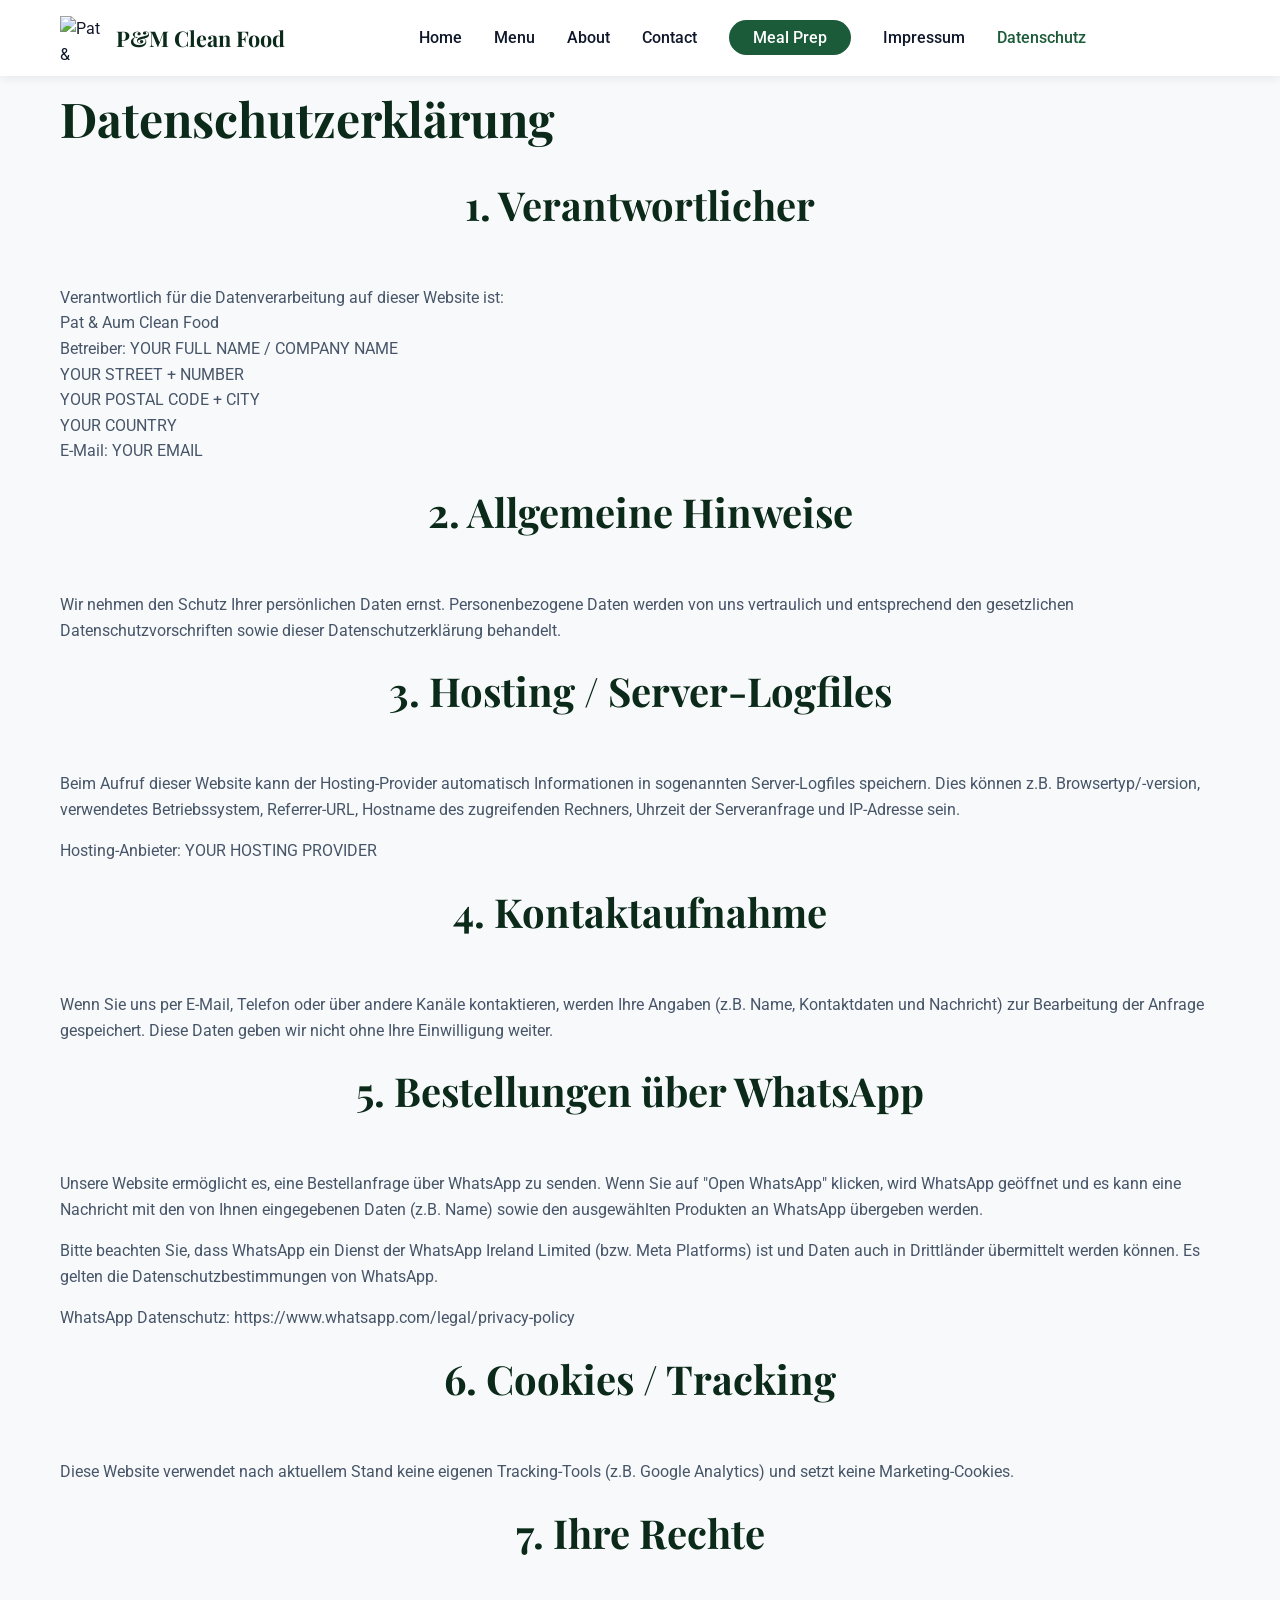
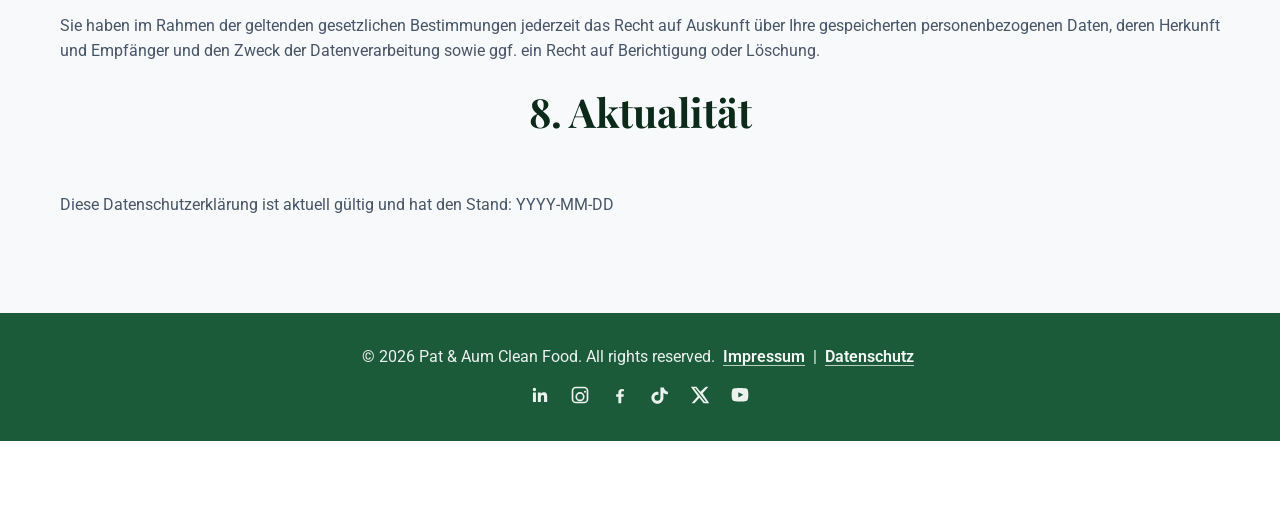
==== datenschutz.html @ e6902f30 "Update branding, SEO, legal pages, UI improvements" ====
<!DOCTYPE html>
<html lang="de">
<head>
    <meta charset="UTF-8">
    <meta name="viewport" content="width=device-width, initial-scale=1.0">
    <title>Datenschutz - Pat &amp; Aum Clean Food</title>
    <!-- SEO TODO: Replace description with your real business/legal info snippet -->
    <meta name="description" content="Datenschutzerklärung von Pat &amp; Aum Clean Food.">
    <!-- SEO TODO: Replace with the real deployed URL of this page -->
    <link rel="canonical" href="https://example.com/datenschutz.html">

    <!-- Social Preview -->
    <meta property="og:type" content="website">
    <meta property="og:title" content="Datenschutz - Pat &amp; Aum Clean Food">
    <meta property="og:description" content="Datenschutzerklärung von Pat &amp; Aum Clean Food.">
    <meta property="og:image" content="images/logo.png">

    <link rel="stylesheet" href="styles.css">
    <link rel="icon" href="images/logo.png">
    <link rel="apple-touch-icon" href="images/logo.png">
    <link href="https://fonts.googleapis.com/css2?family=Playfair+Display:wght@400;700&family=Roboto:wght@300;400;500&display=swap" rel="stylesheet">
</head>
<body>
    <header>
        <nav class="navbar">
            <div class="nav-container">
                <div class="logo">
                    <a href="index.html" class="brand">
                        <img class="brand-logo" src="images/logo.png" alt="Pat &amp; Aum Clean Food" onerror="this.onerror=null;this.src='https://images.unsplash.com/photo-1490645935967-10de6ba17061?ixlib=rb-4.0.3&auto=format&fit=crop&w=256&q=80';">
                        <span class="brand-text">P&amp;M Clean Food</span>
                    </a>
                </div>
                <ul class="nav-menu">
                    <li><a href="index.html#home">Home</a></li>
                    <li><a href="index.html#menu">Menu</a></li>
                    <li><a href="index.html#about">About</a></li>
                    <li><a href="index.html#contact">Contact</a></li>
                    <li><a href="meal-prep.html" class="nav-cta">Meal Prep</a></li>
                    <li><a href="impressum.html">Impressum</a></li>
                    <li><a href="datenschutz.html" class="active">Datenschutz</a></li>
                </ul>
                <div class="nav-actions">
                    <a href="meal-prep.html" class="nav-cta mobile-cta">Meal Prep</a>
                    <div class="hamburger">
                        <span></span>
                        <span></span>
                        <span></span>
                    </div>
                </div>
            </div>
        </nav>
    </header>

    <main>
        <section class="menu-section">
            <div class="container">
                <h1>Datenschutzerklärung</h1>

                <!-- WICHTIG: Dies ist ein Best-Effort Standardtext und ersetzt keine Rechtsberatung. -->
                <!-- TODO/ÄNDERN: Trage deine echten Unternehmensdaten ein (Name, Adresse, Kontakt). -->

                <h2>1. Verantwortlicher</h2>
                <p>
                    Verantwortlich für die Datenverarbeitung auf dieser Website ist:<br>
                    Pat &amp; Aum Clean Food<br>
                    <!-- TODO/ÄNDERN: Name/Firma -->
                    Betreiber: YOUR FULL NAME / COMPANY NAME<br>
                    <!-- TODO/ÄNDERN: Adresse -->
                    YOUR STREET + NUMBER<br>
                    YOUR POSTAL CODE + CITY<br>
                    YOUR COUNTRY<br>
                    <!-- TODO/ÄNDERN: E-Mail -->
                    E-Mail: YOUR EMAIL
                </p>

                <h2>2. Allgemeine Hinweise</h2>
                <p>
                    Wir nehmen den Schutz Ihrer persönlichen Daten ernst. Personenbezogene Daten werden von uns vertraulich und entsprechend den gesetzlichen
                    Datenschutzvorschriften sowie dieser Datenschutzerklärung behandelt.
                </p>

                <h2>3. Hosting / Server-Logfiles</h2>
                <p>
                    Beim Aufruf dieser Website kann der Hosting-Provider automatisch Informationen in sogenannten Server-Logfiles speichern.
                    Dies können z.B. Browsertyp/-version, verwendetes Betriebssystem, Referrer-URL, Hostname des zugreifenden Rechners, Uhrzeit der Serveranfrage
                    und IP-Adresse sein.
                </p>
                <p>
                    <!-- TODO/ÄNDERN: Trage hier deinen Hosting-Anbieter ein (z.B. Netlify, GitHub Pages, etc.) -->
                    Hosting-Anbieter: YOUR HOSTING PROVIDER
                </p>

                <h2>4. Kontaktaufnahme</h2>
                <p>
                    Wenn Sie uns per E-Mail, Telefon oder über andere Kanäle kontaktieren, werden Ihre Angaben (z.B. Name, Kontaktdaten und Nachricht)
                    zur Bearbeitung der Anfrage gespeichert. Diese Daten geben wir nicht ohne Ihre Einwilligung weiter.
                </p>

                <h2>5. Bestellungen über WhatsApp</h2>
                <p>
                    Unsere Website ermöglicht es, eine Bestellanfrage über WhatsApp zu senden. Wenn Sie auf "Open WhatsApp" klicken, wird WhatsApp geöffnet
                    und es kann eine Nachricht mit den von Ihnen eingegebenen Daten (z.B. Name) sowie den ausgewählten Produkten an WhatsApp übergeben werden.
                </p>
                <p>
                    Bitte beachten Sie, dass WhatsApp ein Dienst der WhatsApp Ireland Limited (bzw. Meta Platforms) ist und Daten auch in Drittländer
                    übermittelt werden können. Es gelten die Datenschutzbestimmungen von WhatsApp.
                </p>
                <p>
                    <!-- TODO/ÄNDERN: Optional: Link zur WhatsApp Datenschutzerklärung ergänzen -->
                    WhatsApp Datenschutz: https://www.whatsapp.com/legal/privacy-policy
                </p>

                <h2>6. Cookies / Tracking</h2>
                <p>
                    Diese Website verwendet nach aktuellem Stand keine eigenen Tracking-Tools (z.B. Google Analytics) und setzt keine Marketing-Cookies.
                    <!-- TODO/ÄNDERN: Falls du später Analytics/Pixel einbaust, muss dieser Abschnitt angepasst werden. -->
                </p>

                <h2>7. Ihre Rechte</h2>
                <p>
                    Sie haben im Rahmen der geltenden gesetzlichen Bestimmungen jederzeit das Recht auf Auskunft über Ihre gespeicherten personenbezogenen Daten,
                    deren Herkunft und Empfänger und den Zweck der Datenverarbeitung sowie ggf. ein Recht auf Berichtigung oder Löschung.
                </p>

                <h2>8. Aktualität</h2>
                <p>
                    Diese Datenschutzerklärung ist aktuell gültig und hat den Stand:
                    <!-- TODO/ÄNDERN: Datum setzen -->
                    YYYY-MM-DD
                </p>
            </div>
        </section>
    </main>

    <footer>
        <div class="container">
            <p>&copy; 2026 Pat &amp; Aum Clean Food. All rights reserved. <a href="impressum.html">Impressum</a> | <a href="datenschutz.html">Datenschutz</a></p>
            <div class="footer-social">
                <a href="#" target="_blank" rel="noopener noreferrer" aria-label="LinkedIn">
                    <svg viewBox="0 0 24 24" role="img" aria-hidden="true"><path d="M20.45 20.45h-3.56v-5.4c0-1.29-.02-2.95-1.8-2.95-1.8 0-2.08 1.4-2.08 2.86v5.49H9.45V9h3.42v1.56h.05c.48-.9 1.65-1.85 3.39-1.85 3.63 0 4.3 2.39 4.3 5.49v6.25zM5.34 7.43a2.06 2.06 0 1 1 0-4.12 2.06 2.06 0 0 1 0 4.12zM7.12 20.45H3.56V9h3.56v11.45z"/></svg>
                </a>
                <a href="#" target="_blank" rel="noopener noreferrer" aria-label="Instagram">
                    <svg viewBox="0 0 24 24" role="img" aria-hidden="true"><path d="M7 2h10a5 5 0 0 1 5 5v10a5 5 0 0 1-5 5H7a5 5 0 0 1-5-5V7a5 5 0 0 1 5-5zm10 2H7a3 3 0 0 0-3 3v10a3 3 0 0 0 3 3h10a3 3 0 0 0 3-3V7a3 3 0 0 0-3-3zm-5 4.5A5.5 5.5 0 1 1 6.5 14 5.5 5.5 0 0 1 12 8.5zm0 2A3.5 3.5 0 1 0 15.5 14 3.5 3.5 0 0 0 12 10.5zM18 6.75a1.25 1.25 0 1 1-1.25 1.25A1.25 1.25 0 0 1 18 6.75z"/></svg>
                </a>
                <a href="#" target="_blank" rel="noopener noreferrer" aria-label="Facebook">
                    <svg viewBox="0 0 24 24" role="img" aria-hidden="true"><path d="M13.5 22v-8h2.7l.4-3h-3.1V9.1c0-.87.24-1.46 1.5-1.46H16.7V5a23 23 0 0 0-2.5-.13c-2.47 0-4.16 1.5-4.16 4.26V11H7.4v3h2.64v8h3.46z"/></svg>
                </a>
                <a href="#" target="_blank" rel="noopener noreferrer" aria-label="TikTok">
                    <svg viewBox="0 0 24 24" role="img" aria-hidden="true"><path d="M16.5 3c.7 2.8 2.3 4.4 5 5v3.1c-2.2 0-4-0.7-5.4-1.9v6.2c0 4-3.2 7.2-7.2 7.2S1.7 19.4 1.7 15.4s3.2-7.2 7.2-7.2c.4 0 .8 0 1.2.1v3.7c-.4-.1-.8-.2-1.2-.2-2 0-3.6 1.6-3.6 3.6S6.9 19 8.9 19s3.6-1.6 3.6-3.6V3h4z"/></svg>
                </a>
                <a href="#" target="_blank" rel="noopener noreferrer" aria-label="X">
                    <svg viewBox="0 0 24 24" role="img" aria-hidden="true"><path d="M18.9 2H22l-6.8 7.8L23 22h-6.6l-5.2-6.7L5.3 22H2l7.3-8.4L1 2h6.7l4.7 6.1L18.9 2zm-1.2 18h1.7L6.7 3.9H4.9L17.7 20z"/></svg>
                </a>
                <a href="#" target="_blank" rel="noopener noreferrer" aria-label="YouTube">
                    <svg viewBox="0 0 24 24" role="img" aria-hidden="true"><path d="M21.6 7.2s-.2-1.6-.9-2.3c-.8-.9-1.7-.9-2.1-1C15.7 3.5 12 3.5 12 3.5h0s-3.7 0-6.6.4c-.4.1-1.3.1-2.1 1C2.6 5.6 2.4 7.2 2.4 7.2S2 9 2 10.8v1.7c0 1.8.4 3.6.4 3.6s.2 1.6.9 2.3c.8.9 1.9.9 2.4 1 1.7.2 6.3.4 6.3.4s3.7 0 6.6-.4c.4-.1 1.3-.1 2.1-1 .7-.7.9-2.3.9-2.3s.4-1.8.4-3.6v-1.7c0-1.8-.4-3.6-.4-3.6zM10 14.9V8.6l6 3.2-6 3.1z"/></svg>
                </a>
            </div>
        </div>
    </footer>

    <script src="script.js"></script>
</body>
</html>
---- styles.css ----
/* Reset and Base Styles */
* {
    margin: 0;
    padding: 0;
    box-sizing: border-box;
}

body {
    font-family: 'Roboto', sans-serif;
    line-height: 1.6;
    color: var(--text);
    background-color: var(--bg);
}

:root {
    --bg: #ffffff;
    --surface: #ffffff;
    --text: #0f172a;
    --muted: #475569;

    --brand-900: #0b2a1a;
    --brand-700: #0f3d26;
    --brand-500: #1b5b39;
    --accent-500: #94d52d;
    --accent-600: #7fb923;

    --primary: var(--brand-500);
    --primary-hover: var(--brand-700);
    --accent: var(--accent-500);
    --danger: #e74c3c;

    --shadow: 0 10px 30px rgba(0,0,0,0.10);
}

.container {
    max-width: 1200px;
    margin: 0 auto;
    padding: 0 20px;
}

/* Typography */
h1, h2, h3 {
    font-family: 'Playfair Display', serif;
    margin-bottom: 1rem;
}

h1 {
    font-size: 3rem;
    color: var(--brand-900);
}

h2 {
    font-size: 2.5rem;
    color: var(--brand-900);
    text-align: center;
    margin-bottom: 3rem;
}

h3 {
    font-size: 1.5rem;
    color: var(--brand-900);
}

p {
    margin-bottom: 1rem;
    color: var(--muted);
}

/* Navigation */
.navbar {
    background: rgba(255,255,255,0.92);
    backdrop-filter: blur(10px);
    box-shadow: 0 2px 10px rgba(0,0,0,0.08);
    position: fixed;
    top: 0;
    width: 100%;
    z-index: 1000;
}

.nav-container {
    display: flex;
    justify-content: space-between;
    align-items: center;
    padding: 1rem 20px;
    max-width: 1200px;
    margin: 0 auto;
}

.nav-actions {
    display: flex;
    align-items: center;
    gap: 0.75rem;
}

.mobile-cta {
    display: none;
}

.brand {
    display: flex;
    align-items: center;
    gap: 0.75rem;
    text-decoration: none;
    color: inherit;
    min-width: 0;
}

.brand-logo {
    width: 44px;
    height: 44px;
    object-fit: contain;
}

.brand-text {
    font-family: 'Playfair Display', serif;
    font-weight: 700;
    font-size: 1.35rem;
    color: var(--brand-900);
    white-space: nowrap;
    overflow: hidden;
    text-overflow: ellipsis;
}

.nav-menu {
    display: flex;
    list-style: none;
    gap: 2rem;
}

.nav-menu a {
    text-decoration: none;
    color: var(--text);
    font-weight: 500;
    transition: color 0.3s ease;
}

.nav-menu a:hover,
.nav-menu a.active {
    color: var(--primary);
}

.nav-cta {
    background: var(--primary);
    color: white !important;
    padding: 0.5rem 1.5rem;
    border-radius: 25px;
    transition: background 0.3s ease;
}

.nav-cta:hover {
    background: var(--primary-hover) !important;
}

.hamburger {
    display: none;
    flex-direction: column;
    cursor: pointer;
}

.hamburger span {
    width: 25px;
    height: 3px;
    background: #333;
    margin: 3px 0;
    transition: 0.3s;
}

/* Buttons */
.btn {
    display: inline-block;
    padding: 12px 30px;
    text-decoration: none;
    border-radius: 30px;
    font-weight: 500;
    transition: all 0.3s ease;
    border: none;
    cursor: pointer;
    font-size: 1rem;
}

.btn-primary {
    background: var(--primary);
    color: white;
}

.btn-primary:hover {
    background: var(--primary-hover);
    transform: translateY(-2px);
}

.btn-secondary {
    background: transparent;
    color: var(--primary);
    border: 2px solid var(--primary);
}

.btn-secondary:hover {
    background: var(--primary);
    color: white;
}

.btn-sm {
    padding: 8px 16px;
    font-size: 0.9rem;
}

/* Hero Section */
.hero {
    display: flex;
    align-items: center;
    min-height: 100vh;
    padding: 100px 20px 50px;
    background: radial-gradient(1200px circle at 15% 10%, rgba(148, 213, 45, 0.25), transparent 50%),
        linear-gradient(135deg, rgba(11, 42, 26, 0.06) 0%, rgba(148, 213, 45, 0.10) 100%);
}

.hero-content {
    flex: 1;
    max-width: 500px;
}

.hero-content h2 {
    font-size: 3.5rem;
    margin-bottom: 1.5rem;
    text-align: left;
    color: var(--brand-900);
}

.hero-content p {
    font-size: 1.2rem;
    margin-bottom: 2rem;
    color: var(--muted);
}

.hero-buttons {
    display: flex;
    gap: 1rem;
}

.hero-image {
    flex: 1;
    text-align: center;
}

.hero-image--inline {
    display: none;
}

.hero-image img {
    max-width: 100%;
    height: auto;
    border-radius: 20px;
    box-shadow: 0 20px 40px rgba(0,0,0,0.1);
}

/* Menu Section */
.menu-section {
    padding: 80px 0;
    background: #f8f9fa;
}

.menu-grid {
    display: grid;
    grid-template-columns: repeat(auto-fit, minmax(300px, 1fr));
    gap: 2rem;
}

.menu-item {
    background: white;
    border-radius: 15px;
    overflow: hidden;
    box-shadow: var(--shadow);
    transition: transform 0.3s ease, box-shadow 0.3s ease;
}

.menu-item:hover {
    transform: translateY(-10px);
    box-shadow: 0 20px 40px rgba(0,0,0,0.15);
}

.menu-item img {
    width: 100%;
    height: 200px;
    object-fit: cover;
}

.menu-item h3 {
    padding: 1.5rem 1.5rem 0.5rem;
    margin: 0;
}

.menu-item p {
    padding: 0 1.5rem;
    margin-bottom: 1rem;
}

.price {
    display: block;
    padding: 0 1.5rem 1.5rem;
    font-weight: bold;
    color: var(--primary);
    font-size: 1.2rem;
}

.menu-nutrition {
    display: flex;
    gap: 0.75rem;
    flex-wrap: wrap;
    padding: 0 1.5rem 1.5rem;
    font-size: 0.9rem;
    color: #666;
}

/* About Section */
.about-section {
    padding: 80px 0;
}

.about-content {
    display: grid;
    grid-template-columns: 1fr 1fr;
    gap: 4rem;
    align-items: center;
}

.about-text h2 {
    text-align: left;
    margin-bottom: 2rem;
}

.about-image img {
    width: 100%;
    height: auto;
    border-radius: 15px;
    box-shadow: 0 20px 40px rgba(0,0,0,0.1);
}

/* Contact Section */
.contact-section {
    padding: 80px 0;
    background: #f8f9fa;
}

.contact-info {
    display: grid;
    grid-template-columns: repeat(auto-fit, minmax(250px, 1fr));
    gap: 2rem;
    text-align: center;
}

.contact-item h3 {
    color: #e74c3c;
    margin-bottom: 1rem;
}

/* Footer */
footer {
    background: #1B5B39;
    color: white;
    text-align: center;
    padding: 2rem 0;
}

footer a,
footer a:visited {
    color: rgba(255, 255, 255, 0.96);
    text-decoration: underline;
    text-decoration-color: rgba(255, 255, 255, 0.70);
    text-underline-offset: 3px;
    font-weight: 600;
    display: inline-block;
    padding: 0 0.25rem;
}

footer a:hover {
    color: #ffffff;
    text-decoration-color: rgba(255, 255, 255, 0.85);
}

footer p {
    margin: 0;
    line-height: 1.5;
    font-size: 0.98rem;
    color: rgba(255, 255, 255, 0.92);
}

.footer-social {
    margin-top: 0.75rem;
    display: flex;
    flex-wrap: wrap;
    gap: 0.35rem 0.75rem;
    justify-content: center;
}

.footer-social a,
.footer-social a:visited {
    text-decoration: none;
    padding: 0.25rem;
}

.footer-social svg {
    width: 20px;
    height: 20px;
    display: block;
    fill: rgba(255, 255, 255, 0.92);
}

.footer-social a:hover svg {
    fill: #ffffff;
}

.mini-cart {
    position: fixed;
    left: 0;
    right: 0;
    bottom: 0;
    z-index: 1200;
    padding: 12px;
    background: rgba(255, 255, 255, 0.98);
    backdrop-filter: blur(12px);
    border-top: 3px solid #1B5B39;
    box-shadow: 0 -16px 30px rgba(15, 23, 42, 0.18);
}

.mini-cart__content {
    max-width: 1200px;
    margin: 0 auto;
    display: flex;
    gap: 12px;
    align-items: center;
    justify-content: space-between;
}

.mini-cart__items {
    display: flex;
    gap: 8px;
    flex-wrap: wrap;
    align-items: center;
    min-width: 0;
    flex: 1;
}

.mini-cart__pill {
    display: inline-flex;
    align-items: center;
    padding: 6px 10px;
    border-radius: 999px;
    background: rgba(27, 91, 57, 0.10);
    color: var(--brand-900);
    font-size: 0.9rem;
    white-space: nowrap;
}

.mini-cart__right {
    display: flex;
    gap: 10px;
    align-items: center;
}

.mini-cart__total {
    font-weight: 800;
    color: var(--primary);
}

.modal {
    position: fixed;
    inset: 0;
    z-index: 1400;
    display: flex;
    align-items: center;
    justify-content: center;
    padding: 16px;
}

.modal__backdrop {
    position: absolute;
    inset: 0;
    background: rgba(2, 6, 23, 0.55);
}

.modal__panel {
    position: relative;
    width: 100%;
    max-width: 560px;
    background: var(--surface);
    border-radius: 16px;
    box-shadow: 0 30px 80px rgba(0,0,0,0.35);
    overflow: hidden;
}

.modal__header {
    display: flex;
    align-items: center;
    justify-content: space-between;
    padding: 16px 18px;
    border-bottom: 1px solid rgba(15, 23, 42, 0.08);
}

.modal__header h3 {
    margin: 0;
}

.modal__close {
    width: 40px;
    height: 40px;
    border-radius: 10px;
    border: none;
    background: rgba(27, 91, 57, 0.10);
    color: var(--brand-900);
    font-size: 1.6rem;
    cursor: pointer;
}

.modal__body {
    padding: 16px 18px;
}

.modal__footer {
    padding: 14px 18px;
    border-top: 1px solid rgba(15, 23, 42, 0.08);
    display: flex;
    justify-content: flex-end;
    gap: 10px;
}

.form-row {
    margin-bottom: 14px;
}

.form-label {
    display: block;
    font-weight: 700;
    color: var(--brand-900);
    margin-bottom: 8px;
}

.form-input {
    width: 100%;
    padding: 12px 12px;
    border-radius: 12px;
    border: 2px solid rgba(15, 23, 42, 0.12);
    outline: none;
    font-size: 1rem;
}

.form-input:focus {
    border-color: rgba(27, 91, 57, 0.45);
    box-shadow: 0 0 0 4px rgba(148, 213, 45, 0.18);
}

.segmented {
    display: grid;
    grid-template-columns: 1fr 1fr;
    gap: 10px;
}

.segmented__item {
    display: flex;
    align-items: center;
    justify-content: center;
    gap: 10px;
    padding: 12px 12px;
    border: 2px solid rgba(15, 23, 42, 0.12);
    border-radius: 12px;
    cursor: pointer;
    user-select: none;
    color: var(--brand-900);
    font-weight: 700;
}

.segmented__item input {
    accent-color: var(--primary);
}

.modal__preview {
    margin-top: 16px;
}

.modal__preview-title {
    font-weight: 800;
    color: var(--brand-900);
    margin-bottom: 8px;
}

.modal__preview-box {
    margin: 0;
    white-space: pre-wrap;
    background: rgba(2, 6, 23, 0.04);
    border: 1px solid rgba(15, 23, 42, 0.08);
    border-radius: 12px;
    padding: 12px;
    color: var(--text);
    max-height: 200px;
    overflow: auto;
}

body {
    padding-bottom: 86px;
}

/* Meal Prep Specific Styles */
.meal-prep-hero {
    background: radial-gradient(900px circle at 20% 15%, rgba(148, 213, 45, 0.35), transparent 55%),
        linear-gradient(135deg, var(--brand-900) 0%, var(--brand-500) 100%);
    color: white;
    text-align: center;
    padding: 150px 20px 80px;
}

.meal-prep-hero h1 {
    font-size: 3.5rem;
    margin-bottom: 1rem;
    color: white;
}

.meal-prep-hero p {
    font-size: 1.3rem;
    color: rgba(255,255,255,0.9);
    max-width: 600px;
    margin: 0 auto;
}

.meal-prep-options {
    padding: 80px 0;
}

.plan-grid {
    display: grid;
    grid-template-columns: repeat(auto-fit, minmax(300px, 1fr));
    gap: 2rem;
}

.plan-card {
    background: white;
    border-radius: 15px;
    padding: 2rem;
    box-shadow: 0 10px 30px rgba(0,0,0,0.1);
    transition: transform 0.3s ease, box-shadow 0.3s ease;
    position: relative;
}

.plan-card:hover {
    transform: translateY(-5px);
    box-shadow: 0 20px 40px rgba(0,0,0,0.15);
}

.plan-card.featured {
    border: 3px solid #e74c3c;
    transform: scale(1.05);
}

.plan-badge {
    position: absolute;
    top: -15px;
    left: 50%;
    transform: translateX(-50%);
    background: #e74c3c;
    color: white;
    padding: 5px 20px;
    border-radius: 20px;
    font-size: 0.9rem;
    font-weight: bold;
}

.plan-header {
    text-align: center;
    margin-bottom: 2rem;
}

.plan-header h3 {
    margin-bottom: 1rem;
}

.plan-price {
    font-size: 2.5rem;
    font-weight: bold;
    color: #e74c3c;
}

.plan-price span {
    font-size: 1rem;
    color: #666;
    font-weight: normal;
}

.plan-features {
    list-style: none;
    margin-bottom: 2rem;
}

.plan-features li {
    padding: 0.5rem 0;
    border-bottom: 1px solid #eee;
    text-align: center;
}

.plan-features li:last-child {
    border-bottom: none;
}

/* Menu Selection */
.menu-selection {
    padding: 80px 0;
    background: #f8f9fa;
}

.meal-filters {
    display: flex;
    justify-content: center;
    gap: 1rem;
    margin-bottom: 3rem;
    flex-wrap: wrap;
}

.filter-btn {
    padding: 10px 20px;
    border: 2px solid #e74c3c;
    background: transparent;
    color: #e74c3c;
    border-radius: 25px;
    cursor: pointer;
    transition: all 0.3s ease;
    font-weight: 500;
}

.filter-btn.active,
.filter-btn:hover {
    background: #e74c3c;
    color: white;
}

.meals-grid {
    display: grid;
    grid-template-columns: repeat(auto-fit, minmax(350px, 1fr));
    gap: 2rem;
}

.meal-item {
    background: white;
    border-radius: 15px;
    overflow: hidden;
    box-shadow: 0 10px 30px rgba(0,0,0,0.1);
    transition: transform 0.3s ease;
}

.meal-item:hover {
    transform: translateY(-5px);
}

.meal-item img {
    width: 100%;
    height: 200px;
    object-fit: cover;
}

.meal-info {
    padding: 1.5rem;
}

.meal-price {
    margin: 0.25rem 0 0.75rem;
    font-weight: 700;
    color: var(--primary);
}

.meal-nutrition {
    display: flex;
    gap: 1rem;
    margin: 1rem 0;
    font-size: 0.9rem;
    color: #666;
    flex-wrap: wrap;
}

.meal-actions {
    display: flex;
    align-items: center;
    gap: 1rem;
}

.qty-stepper {
    display: inline-flex;
    align-items: center;
    border: 2px solid #ddd;
    border-radius: 10px;
    overflow: hidden;
    background: #fff;
}

.qty-btn {
    width: 44px;
    height: 40px;
    border: none;
    background: rgba(27, 91, 57, 0.10);
    color: var(--brand-900);
    font-weight: 800;
    font-size: 1.2rem;
    cursor: pointer;
}

.qty-btn:active {
    transform: translateY(1px);
}

.meal-quantity {
    width: 56px;
    height: 40px;
    padding: 8px;
    border: none;
    border-left: 2px solid #ddd;
    border-right: 2px solid #ddd;
    border-radius: 0;
    text-align: center;
    font-weight: 700;
}

.meal-quantity::-webkit-outer-spin-button,
.meal-quantity::-webkit-inner-spin-button {
    -webkit-appearance: none;
    margin: 0;
}

.meal-quantity {
    -moz-appearance: textfield;
    appearance: textfield;
}

/* Cart Summary */
.cart-summary {
    padding: 80px 0;
    background: white;
}

.cart-items {
    margin-bottom: 2rem;
}

.cart-item {
    display: flex;
    justify-content: space-between;
    align-items: center;
    padding: 1rem;
    border-bottom: 1px solid #eee;
}

.cart-total {
    text-align: right;
    font-size: 1.5rem;
    font-weight: bold;
    color: var(--primary);
    margin-bottom: 2rem;
}

.checkout-btn {
    display: block;
    width: 100%;
    max-width: 300px;
    margin: 0 auto;
}

/* Delivery Info */
.delivery-info {
    padding: 80px 0;
    background: #f8f9fa;
}

.delivery-grid {
    display: grid;
    grid-template-columns: repeat(auto-fit, minmax(250px, 1fr));
    gap: 2rem;
    text-align: center;
}

.delivery-icon {
    font-size: 3rem;
    margin-bottom: 1rem;
}

.delivery-item h3 {
    color: #e74c3c;
    margin-bottom: 1rem;
}

/* Responsive Design */
@media (max-width: 768px) {
    .hamburger {
        display: flex;
    }

    .mobile-cta {
        display: inline-block;
        padding: 0.45rem 1.05rem;
        border-radius: 999px;
        font-size: 0.95rem;
        line-height: 1;
        white-space: nowrap;
    }

    .nav-menu {
        position: fixed;
        left: -100%;
        top: 76px;
        flex-direction: column;
        background-color: white;
        width: 100%;
        text-align: center;
        transition: 0.3s;
        box-shadow: 0 10px 27px rgba(0,0,0,0.05);
        padding: 2rem 0;
    }

    .brand-logo {
        width: 38px;
        height: 38px;
    }

    .brand-text {
        font-size: 1.1rem;
    }

    .nav-menu.active {
        left: 0;
    }

    .hero {
        flex-direction: column;
        text-align: center;
        padding: 100px 20px 50px;
    }

    .hero-image--inline {
        display: block;
        margin: 0.75rem 0 1.25rem;
    }

    .hero-image--main {
        display: none;
    }

    .hero-content {
        max-width: 100%;
        margin-bottom: 2rem;
    }

    .hero-content h2 {
        font-size: 2.5rem;
        text-align: center;
    }

    .hero-buttons {
        justify-content: center;
        flex-wrap: wrap;
    }

    .about-content {
        grid-template-columns: 1fr;
        gap: 2rem;
    }

    .plan-card.featured {
        transform: scale(1);
    }

    .meals-grid {
        grid-template-columns: 1fr;
    }

    .menu-grid {
        grid-template-columns: 1fr;
    }

    .meal-filters {
        justify-content: center;
    }
}

@media (max-width: 480px) {
    h1 {
        font-size: 2.5rem;
    }

    h2 {
        font-size: 2rem;
    }

    .hero-content h2 {
        font-size: 2rem;
    }

    .nav-container {
        padding: 0.85rem 16px;
    }

    .brand-logo {
        width: 34px;
        height: 34px;
    }

    .brand-text {
        font-size: 1.05rem;
        max-width: 180px;
    }

    .mini-cart {
        padding: 10px;
    }

    .mini-cart__content {
        align-items: stretch;
        flex-direction: column;
    }

    .mini-cart__right {
        width: 100%;
        justify-content: space-between;
    }

    .modal__footer {
        flex-direction: column;
    }

    .modal__footer .btn {
        width: 100%;
    }

    .meal-prep-hero h1 {
        font-size: 2.5rem;
    }

    .plan-grid {
        grid-template-columns: 1fr;
    }

    .delivery-grid {
        grid-template-columns: 1fr;
    }

    .meal-actions {
        gap: 0.75rem;
        justify-content: space-between;
    }
}
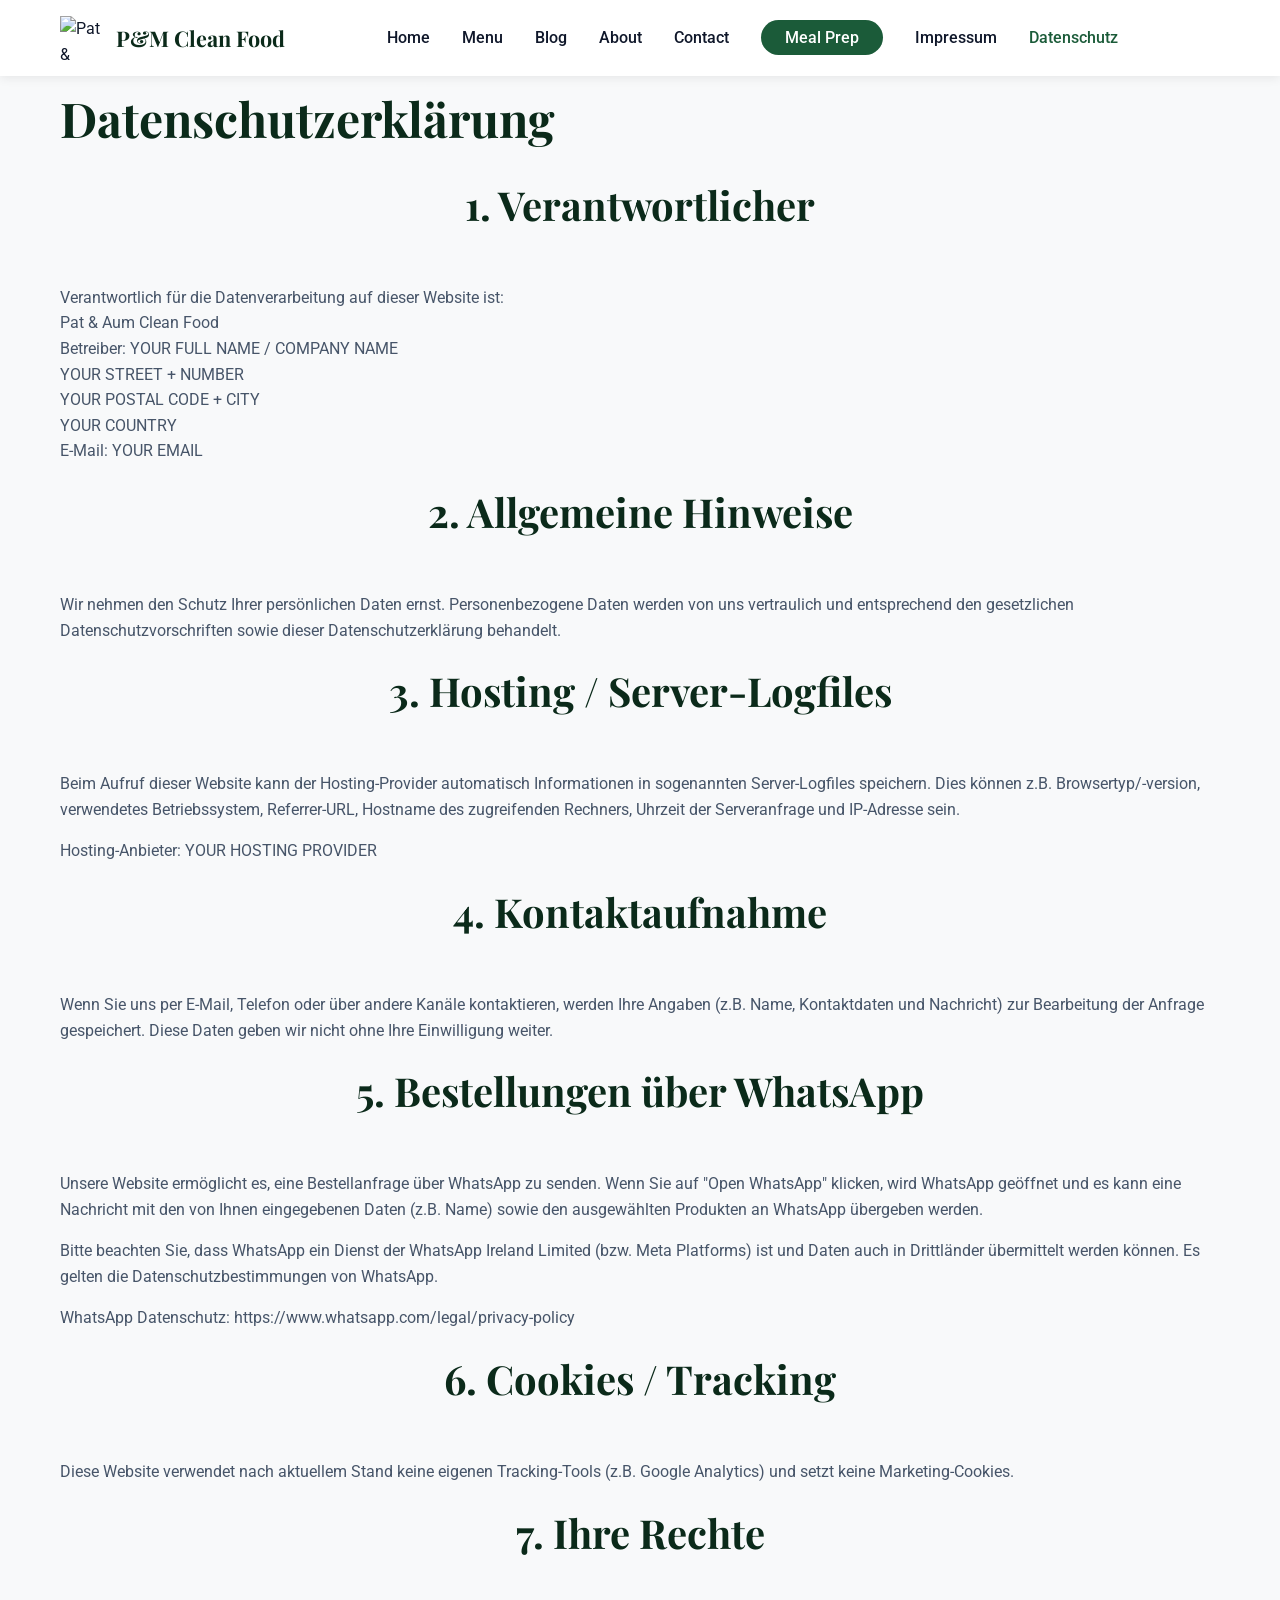
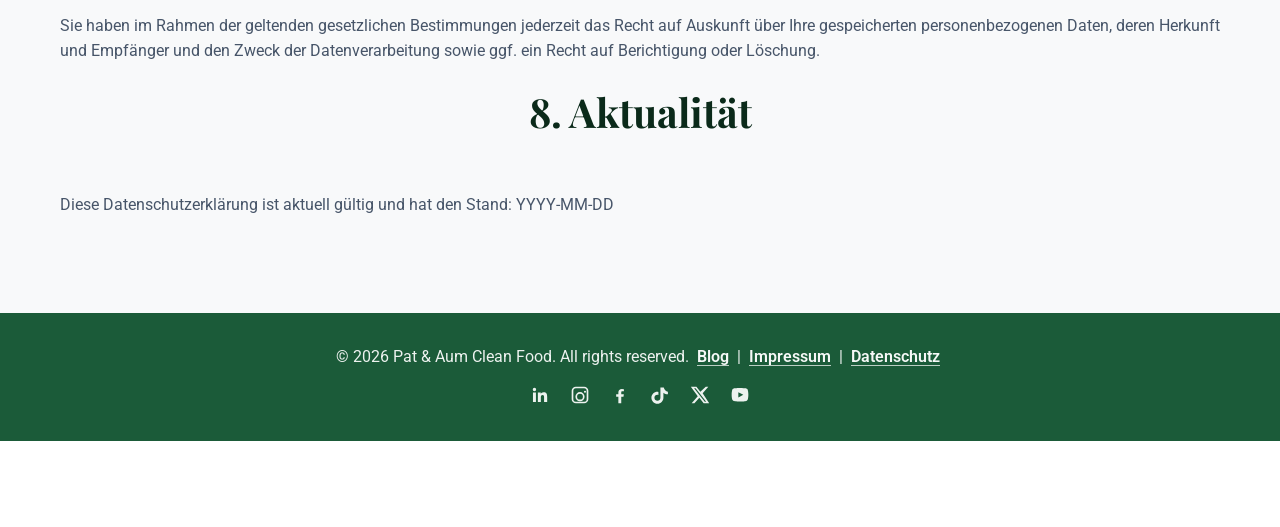
==== commit dac9899f: "Add blog articles" ====
--- a/datenschutz.html
+++ b/datenschutz.html
@@ -16,8 +16,12 @@
     <meta property="og:image" content="images/logo.png">
 
     <link rel="stylesheet" href="styles.css">
-    <link rel="icon" href="images/logo.png">
-    <link rel="apple-touch-icon" href="images/logo.png">
+    <link rel="icon" href="images/favicon/favicon.ico">
+    <link rel="icon" type="image/png" sizes="32x32" href="images/favicon/favicon-32x32.png">
+    <link rel="icon" type="image/png" sizes="16x16" href="images/favicon/favicon-16x16.png">
+    <link rel="apple-touch-icon" sizes="180x180" href="images/favicon/apple-touch-icon.png">
+    <link rel="icon" type="image/png" sizes="192x192" href="images/favicon/android-chrome-192x192.png">
+    <link rel="icon" type="image/png" sizes="512x512" href="images/favicon/android-chrome-512x512.png">
     <link href="https://fonts.googleapis.com/css2?family=Playfair+Display:wght@400;700&family=Roboto:wght@300;400;500&display=swap" rel="stylesheet">
 </head>
 <body>
@@ -27,12 +31,14 @@
                 <div class="logo">
                     <a href="index.html" class="brand">
                         <img class="brand-logo" src="images/logo.png" alt="Pat &amp; Aum Clean Food" onerror="this.onerror=null;this.src='https://images.unsplash.com/photo-1490645935967-10de6ba17061?ixlib=rb-4.0.3&auto=format&fit=crop&w=256&q=80';">
-                        <span class="brand-text">P&amp;M Clean Food</span>
+                        <span class="brand-text brand-text-full">P&amp;M Clean Food</span>
+                        <span class="brand-text brand-text-short">P&amp;A</span>
                     </a>
                 </div>
                 <ul class="nav-menu">
                     <li><a href="index.html#home">Home</a></li>
                     <li><a href="index.html#menu">Menu</a></li>
+                    <li><a href="blog.html">Blog</a></li>
                     <li><a href="index.html#about">About</a></li>
                     <li><a href="index.html#contact">Contact</a></li>
                     <li><a href="meal-prep.html" class="nav-cta">Meal Prep</a></li>
@@ -134,7 +140,7 @@
 
     <footer>
         <div class="container">
-            <p>&copy; 2026 Pat &amp; Aum Clean Food. All rights reserved. <a href="impressum.html">Impressum</a> | <a href="datenschutz.html">Datenschutz</a></p>
+            <p>&copy; 2026 Pat &amp; Aum Clean Food. All rights reserved. <a href="blog.html">Blog</a> | <a href="impressum.html">Impressum</a> | <a href="datenschutz.html">Datenschutz</a></p>
             <div class="footer-social">
                 <a href="#" target="_blank" rel="noopener noreferrer" aria-label="LinkedIn">
                     <svg viewBox="0 0 24 24" role="img" aria-hidden="true"><path d="M20.45 20.45h-3.56v-5.4c0-1.29-.02-2.95-1.8-2.95-1.8 0-2.08 1.4-2.08 2.86v5.49H9.45V9h3.42v1.56h.05c.48-.9 1.65-1.85 3.39-1.85 3.63 0 4.3 2.39 4.3 5.49v6.25zM5.34 7.43a2.06 2.06 0 1 1 0-4.12 2.06 2.06 0 0 1 0 4.12zM7.12 20.45H3.56V9h3.56v11.45z"/></svg>
--- a/styles.css
+++ b/styles.css
@@ -119,6 +119,10 @@
     white-space: nowrap;
     overflow: hidden;
     text-overflow: ellipsis;
+}
+
+.brand-text-short {
+    display: none;
 }
 
 .nav-menu {
@@ -409,6 +413,133 @@
     fill: #ffffff;
 }
 
+/* Blog */
+.blog-page,
+.blog-article-page {
+    background: var(--surface);
+    min-height: 100vh;
+}
+
+.blog-hero {
+    padding: 140px 20px 70px;
+    text-align: center;
+    background: linear-gradient(135deg, var(--brand-50) 0%, #ffffff 100%);
+}
+
+.section-kicker {
+    color: var(--primary);
+    font-weight: 700;
+    letter-spacing: 0.08em;
+    margin-bottom: 0.75rem;
+    text-transform: uppercase;
+}
+
+.blog-hero h1 {
+    color: var(--brand-900);
+    font-size: 3rem;
+    margin-bottom: 1rem;
+}
+
+.blog-hero p {
+    color: var(--text-light);
+    font-size: 1.15rem;
+    margin: 0 auto;
+    max-width: 680px;
+}
+
+.blog-list-section {
+    padding: 70px 20px;
+}
+
+.blog-grid {
+    display: grid;
+    gap: 1.5rem;
+    grid-template-columns: repeat(auto-fit, minmax(260px, 1fr));
+}
+
+.blog-card {
+    background: white;
+    border: 1px solid rgba(27, 91, 57, 0.12);
+    border-radius: 20px;
+    box-shadow: 0 14px 30px rgba(15, 23, 42, 0.08);
+    padding: 1.75rem;
+}
+
+.blog-card__meta {
+    color: var(--primary);
+    font-size: 0.88rem;
+    font-weight: 700;
+    margin-bottom: 0.75rem;
+}
+
+.blog-card h2 {
+    font-size: 1.45rem;
+    margin-bottom: 0.75rem;
+}
+
+.blog-card h2 a {
+    color: var(--brand-900);
+    text-decoration: none;
+}
+
+.blog-card p {
+    color: var(--text-light);
+    line-height: 1.7;
+}
+
+.blog-card__link {
+    color: var(--primary);
+    display: inline-block;
+    font-weight: 700;
+    margin-top: 1rem;
+    text-decoration: none;
+}
+
+.blog-article {
+    background: white;
+    border-radius: 24px;
+    box-shadow: 0 18px 45px rgba(15, 23, 42, 0.08);
+    line-height: 1.8;
+    margin-bottom: 70px;
+    margin-top: 130px;
+    max-width: 860px;
+    padding: 3rem;
+}
+
+.blog-back {
+    color: var(--primary);
+    display: inline-block;
+    font-weight: 700;
+    margin-bottom: 1.5rem;
+    text-decoration: none;
+}
+
+.blog-article h1 {
+    color: var(--brand-900);
+    font-size: 2.75rem;
+    line-height: 1.15;
+    margin-bottom: 1.5rem;
+}
+
+.blog-article h2 {
+    color: var(--brand-900);
+    font-size: 1.7rem;
+    margin: 2rem 0 0.85rem;
+}
+
+.blog-article p,
+.blog-article li {
+    color: var(--text);
+    font-size: 1.05rem;
+}
+
+.blog-article ul {
+    background: var(--brand-50);
+    border-radius: 16px;
+    margin: 1rem 0 1.5rem;
+    padding: 1.25rem 1.5rem 1.25rem 2.25rem;
+}
+
 .mini-cart {
     position: fixed;
     left: 0;
@@ -896,6 +1027,14 @@
         white-space: nowrap;
     }
 
+    .nav-actions {
+        flex: 0 0 auto;
+    }
+
+    .brand {
+        max-width: calc(100% - 150px);
+    }
+
     .nav-menu {
         position: fixed;
         left: -100%;
@@ -991,6 +1130,23 @@
         padding: 0.85rem 16px;
     }
 
+    .mobile-cta {
+        padding: 0.42rem 0.85rem;
+        font-size: 0.88rem;
+    }
+
+    .brand {
+        max-width: calc(100% - 140px);
+    }
+
+    .brand-text-full {
+        display: none;
+    }
+
+    .brand-text-short {
+        display: inline;
+    }
+
     .brand-logo {
         width: 34px;
         height: 34px;
